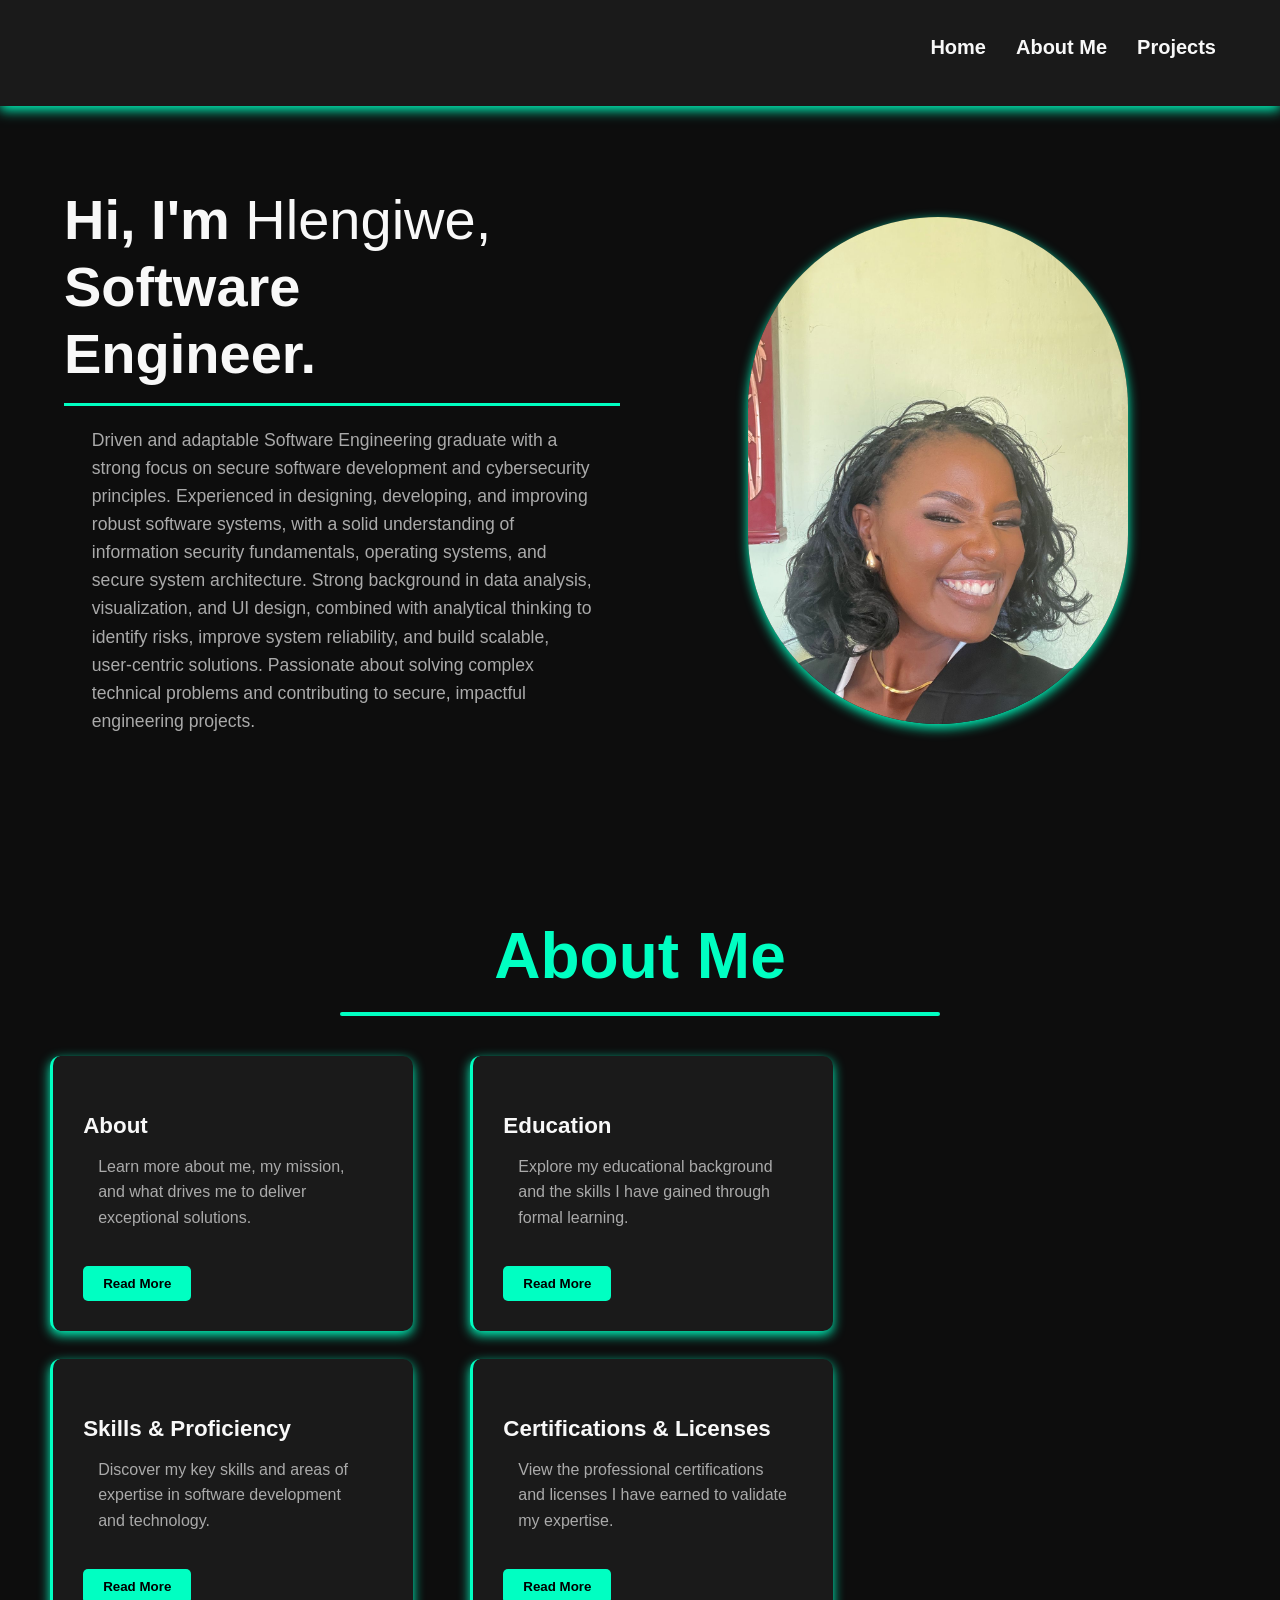
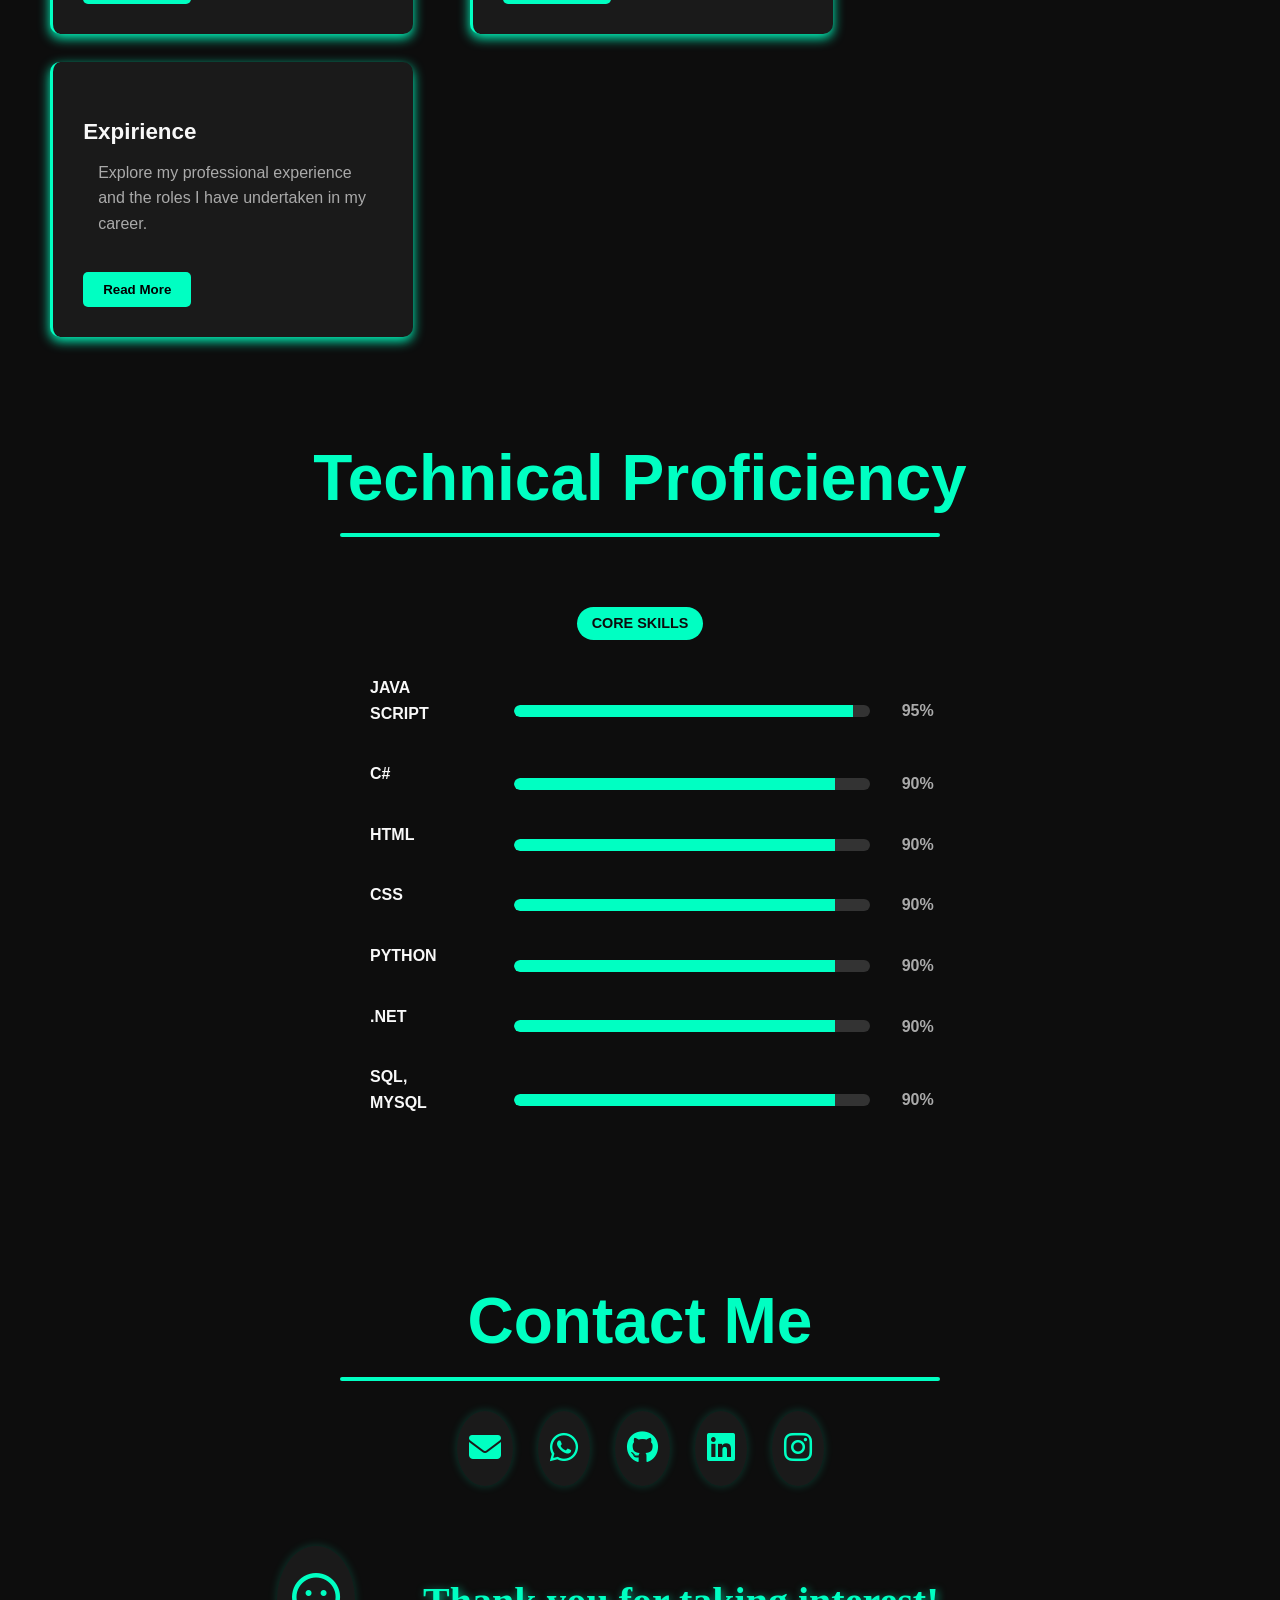
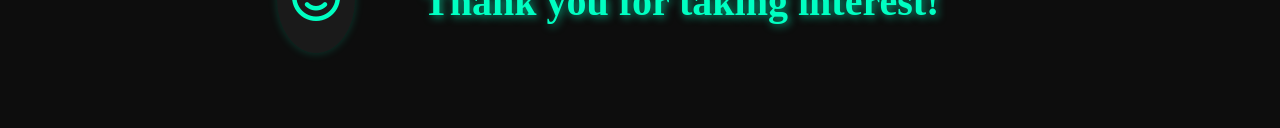
==== index.html @ eb91b52e "Initial commit for Project1" ====
<!DOCTYPE html>
<html lang="en">
<head>
    <meta charset="UTF-8">
    <meta name="viewport" content="width=device-width, initial-scale=1.0">
    <title>My Portfolio</title>
    <link rel="stylesheet"
href="https://cdnjs.cloudflare.com/ajax/libs/font-awesome/6.5.0/css/all.min.css">

    <link rel="stylesheet" href="style.css">
</head>
<header>
    <nav> 
        <ul>
        <li><a href="index.html">Home</a></li>
        <li><a href="about.html">About Me</a></li>
        <!--<li ><a href="expirience.html">Expirience  </a></li>-->
        <li> <a href="#project">Projects </a></li>
        <!--<li><a href="#contact">Contact Me </a></li>-->
        </ul>
    </nav>
</header>
<body>
  <div class="portfolio-theme">

<section class="modern-hero">
    <div class="hero-content">
        <h1>
            Hi, I'm <span>Hlengiwe,</span><br>
            Software<br>Engineer.
        </h1>

        <p class="hero-description">
        Driven and adaptable Software Engineering graduate with a strong focus on secure software development and cybersecurity principles. Experienced in designing, developing, and improving robust software systems, with a solid understanding of information security fundamentals, operating systems, and secure system architecture. Strong background in data analysis, visualization, and UI design, combined with analytical thinking to identify risks, improve system reliability, and build scalable, user-centric solutions. Passionate about solving complex technical problems and contributing to secure, impactful engineering projects.
 
        </p>
    </div>

    <div class="hero-image">
        <img src="images/hlengs.jpg" alt="Profile Photo">
    </div>
</section>

  </div>
 <h2 class="abz">About Me</h2>
 <div class="myCards">
 <div class="card-container">
  <div class="card">
    <h3>About</h3>
    <p>Learn more about me, my mission, and what drives me to deliver exceptional solutions.</p>
    <button><a class="readmore" href="about.html">Read More</a></button>
  </div>
 </div>

  <div class="card-container">
  <div class="card">
    <h3>Education</h3>
    <p>Explore my educational background and the skills I have gained through formal learning.</p>
    <button><a class="readmore" href="education.html">Read More</a></button>
  </div>
  </div>

  <div class="card-container">
  <div class="card">
    <h3>Skills & Proficiency</h3>
    <p>Discover my key skills and areas of expertise in software development and technology.</p>
    <button><a class="readmore" href="skills.html">Read More</a></button>
  </div>
  </div>

  <div class="card-container">
  <div class="card">
    <h3>Certifications & Licenses</h3>
    <p>View the professional certifications and licenses I have earned to validate my expertise.</p>
    <button><a class="readmore" href="certification.html">Read More</a> </button>
  </div>
  </div>

  <div class="card-container">
  <div class="card">
    <h3>Expirience</h3>
    <p>Explore my professional experience and the roles I have undertaken in my career.</p>
    <button><a class="readmore" href="expirience.html">Read More</a></button>
  </div>
  </div>
</div>

<h2 class="abz">Technical Proficiency</h2>
<section class="skills-section">

   <span class="core-skills-badge">CORE SKILLS</span>
    <div class="skill-item">
        <p class="skill-name">JAVA SCRIPT</p>
        <div class="progress-bar-container">
            <div class="progress-bar" style="width: 95%;"></div> 
        </div>
        <span class="skill-percentage">95%</span>
    </div>

    <div class="skill-item">
        <p class="skill-name">C#</p>
        <div class="progress-bar-container">
            <div class="progress-bar" style="width: 90%;"></div>
        </div>
        <span class="skill-percentage">90%</span>
    </div>

    <div class="skill-item">
        <p class="skill-name">HTML</p>
        <div class="progress-bar-container">
            <div class="progress-bar" style="width: 90%;"></div>
        </div>
        <span class="skill-percentage">90%</span>
    </div>

    <div class="skill-item">
        <p class="skill-name">CSS</p>
        <div class="progress-bar-container">
            <div class="progress-bar" style="width: 90%;"></div>
        </div>
        <span class="skill-percentage">90%</span>
    </div>

    <div class="skill-item">
        <p class="skill-name">PYTHON</p>
        <div class="progress-bar-container">
            <div class="progress-bar" style="width: 90%;"></div>
        </div>
        <span class="skill-percentage">90%</span>
    </div>

    <div class="skill-item">
        <p class="skill-name">.NET</p>
        <div class="progress-bar-container">
            <div class="progress-bar" style="width: 90%;"></div>
        </div>
        <span class="skill-percentage">90%</span>
    </div>
    <div class="skill-item">
        <p class="skill-name">SQL, MYSQL</p>
        <div class="progress-bar-container">
            <div class="progress-bar" style="width: 90%;"></div>
        </div>
        <span class="skill-percentage">90%</span>
    </div>

    </section>

<!--<section id="project">
<h2 class="abz"> My Projects</h2>
</section> 


<div class="myCards">

<div class="card-container">
  <div class="card">
    <h3>Software Development</h3>
    <p>Software Development projects showcase my ability to design, build, and deploy applications across web, desktop, and mobile platforms. These projects demonstrate proficiency in programming languages, frameworks, and development tools to create functional, scalable, and user-friendly solutions.</p>
    <button><a href="software.html">View Projects</a></button>
  </div>
</div>

 <div class="card-container">
  <div class="card">
    <h3>Cybersecurity</h3>
    <p>Cybersecurity projects highlight my skills in protecting systems, networks, and data from digital threats. These projects involve ethical hacking, penetration testing, encryption, and implementing best practices to ensure information security and resilience against cyber attacks.</p>
    <button><a href="cybersecurity.html">View Projects</a> </button>
  </div>
  </div>

  <div class="card-container">
  <div class="card">
    <h3>Artificial intelligence</h3>
    <p>Artificial Intelligence projects demonstrate my ability to develop intelligent systems that learn, analyze data, and make predictions. These projects cover areas such as machine learning, deep learning, natural language processing, and computer vision to solve real-world problems.</p>
    <button><a href="ai.html">View Projects</a></button>
  </div>
  </div>
</div>
-->
<section id="contact">
  <h2 class="abz">Contact Me</h2>
  </section>
 <div class="contact-icons">
    <a href="mailto:matiwanehlengiwe17@gmail.com" target="_blank" class="icon">
        <i class="fas fa-envelope"></i>
    </a>

    <a href="https://wa.me/2738300168" target="_blank" class="icon">
        <i class="fab fa-whatsapp"></i>
    </a>

    <a href="https://github.com/yourusername" target="_blank" class="icon">
        <i class="fab fa-github"></i>
    </a>

    <a href="https://www.linkedin.com/in/your-profile" target="_blank" class="icon">
        <i class="fab fa-linkedin"></i>
    </a>

    <a href="https://instagram.com/hlengs_Matiwane" target="_blank" class="icon">
        <i class="fab fa-instagram"></i>
    </a>
</div>

<div class="ty-container">
    <div class="ty-icon">
        <i class="fa-regular fa-face-smile"></i>
    </div>
    <h2 class="ty">Thank you for taking interest!</h2>
</div>
</body>
</html>
---- style.css ----
/* Color Variables based on the Figma Redesign image */
:root {
    --bg-color: #0D0D0D;           /* Near Black */
    --text-color-primary: #F8F8F8; /* White */
    --accent-color: #00FFC2;       /* Vibrant Green/Cyan */
    --card-bg-color: #1A1A1A;      /* Slightly lighter background for cards/header */
    --text-color-secondary: #AAAAAA; /* Silver/Light Gray for body paragraphs */
}
.portfolio-theme h2 {
     color: var(--text-color-primary);
    font-size: 2.2rem;
    font-weight: 700;
    margin: 60px 5% 20px;

    /* Make the line stretch like the screenshot */
    display: block;
    padding-bottom: 10px;
    border-bottom: 8px solid var(--accent-color);
}
/* === Modern Hero Section (unique styling, won’t affect other sections) === */
.modern-hero {
    display: flex;
    align-items: center;
    justify-content: space-between;
    padding: 80px 5%;
    background-color: var(--bg-color);
    gap: 40px;
}

/* Left text container */
.modern-hero .hero-content {
    flex: 1;
}

/* Big heading like screenshot #1 */
.modern-hero h1 {
    color: var(--text-color-primary);
    font-size: 3.5rem;
    font-weight: 800;
    line-height: 1.2;
    margin: 0 0 20px 0;
}

.modern-hero h1 span {
    font-weight: 300; /* lighter name like screenshot */
    color: var(--text-color-primary);
}

/* Underline like your current hero line */
.modern-hero h1::after {
    content: "";
    display: block;
    width: 100%;
    height: 3px;
    background-color: var(--accent-color);
    margin-top: 15px;
}

/* Hero paragraph */
.modern-hero .hero-description {
    font-size: 1.1rem;
    color: var(--text-color-secondary);
    max-width: 600px;
    line-height: 1.6;
}

/* Profile image on the right */
.modern-hero .hero-image {
    flex: 1;
    display: flex;
    justify-content: center;
}

.modern-hero .hero-image img {
    width: 90%;
    max-width: 380px;
    border-radius: 600px;
    box-shadow: 0 4px 12px var(--accent-color);
}


/* --- Global & Body Styling --- */
body {
    /* 1. Set the solid background color */
    background-color: var(--bg-color); 
    color: var(--text-color-primary);
    font-family: 'Arial', sans-serif; /* Use a modern, sans-serif font */
    margin: 0;
    padding: 0;
    line-height: 1.6;
    scroll-behavior: smooth;
    min-height: 100vh; /* Ensure the background fills the viewport */
}

/* --- Header & Navigation --- */
header {
    background-color: var(--card-bg-color); /* Subtle change from main BG */
    padding: 15px 5%;
    box-shadow: 0 4px 12px var(--accent-color);
    position: sticky;
    top: 0;
    z-index: 1000;
}
nav {
    height: 60px;

}
nav ul {
    list-style: none;
    padding-top: 2;
    margin: 15;
    display: flex;
    justify-content: flex-end;
    gap: 30px;
}

nav ul li a {
    font-weight: bold;
    font-size: 20px;
    cursor: pointer;
    transition: color 0.3s ease;
}
a{
    color:#F8F8F8;
    text-decoration: none;
     
}
nav ul li a:hover {
    color: var(--accent-color); /* Highlight navigation on hover */
}

/* --- Typography --- */

/* Hero Heading (Conceptual Redesign...) */
header + h2 { 
    color: var(--accent-color); /* Use the vibrant accent color */
    font-size: 3em;
    font-weight: 700;
    border-bottom: none;
    padding: 80px 5% 0;
    margin-top: 0;
}

/* Hero Description Text */
header + h2 + p {
    font-size: 1.1em;
    color: var(--text-color-primary); 
    margin: 10px 5% 50px 5%;
    padding: 0;
}

h2 {
    color: var(--text-color-primary);
    font-size: 2.2em;
    padding: 20px 5%;
    /* Use a subtle accent line under sections */
   /* border-bottom: 2px solid var(--accent-color); */
    display: inline-block;
    margin-top: 40px;
}

h3 {
    color: var(--text-color-primary); 
    font-size: 1.4em;
    margin-bottom: 10px;
}

p {
    color: var(--text-color-secondary); /* Silver/Gray for body text */
    max-width: 800px;
    margin: 0 auto 20px auto;
    padding: 0 5%;
}
.myCards {
    /* 1. Enable Flexbox */
    display: flex;
    
    /* 2. Allow cards to wrap to the next line if the screen is too small (responsive) */
    flex-wrap: wrap; 
    
    /* 3. Center the cards horizontally on the page */
   /* justify-content: center;
    
    /* 4. Add vertical and horizontal spacing */
    padding: 10px 2%;
    gap: 8px; /* Space between the cards */
}

/* --- Card Styling --- */
.card-container {
    display: flex;
    flex-wrap: wrap; 
    gap: 15px;
    justify-content: center;
    padding: 10px 2%;
}

.card {
    background-color: var(--card-bg-color); /* Slightly lighter background */
    padding: 30px;
    border-radius: 10px;
    box-shadow: 0 4px 12px var(--accent-color);
    border-left: 3px solid var(--accent-color); /* Accent strip on the side */
    max-width: 300px;
    transition: transform 0.3s ease;
}
#certification {
    background-color: var(--card-bg-color); /* Slightly lighter background */
    padding: 30px;
    border-radius: 10px;
    box-shadow: 0 4px 12px var(--accent-color);
    border-left: 3px solid var(--accent-color); /* Accent strip on the side */
    width: 1000px;
    transition: transform 0.3s ease;
}

.card:hover {
    transform: translateY(-3px); 
    box-shadow: 0 4px 12px var(--accent-color);
}

/* --- Buttons --- */
button {
    background-color: var(--accent-color);
    color: var(--bg-color); /* Dark text on bright button for contrast */
    border: none;
    padding: 10px 20px;
    border-radius: 5px;
    font-weight: bold;
    cursor: pointer;
    margin-top: 15px;
    transition: background-color 0.3s ease, transform 0.1s ease;
}

button:hover {
    background-color: #20FFB5; /* Slightly brighter on hover */
    transform: scale(1.03);
}
/* --- Skills Section Styling --- */
.skills-section {
    padding: 50px 5%;
    background-color: var(--bg-color);
    text-align: center;
}

.skills-section .core-skills-badge {
    display: inline-block;
    background-color: var(--accent-color);
    color: var(--bg-color);
    padding: 5px 15px;
    border-radius: 50px;
    font-weight: bold;
    margin-bottom: 20px;
    font-size: 0.9em;
}

.skills-section h2 {
    margin-bottom: 40px;
    font-size: 2em;
    color: var(--accent-color);
}

.skill-item {
    display: flex;
    align-items: center;
    justify-content: space-between;
    max-width: 600px;
    margin: 15px auto;
    gap: 10px;
}

.skill-name {
    flex: 1;
    text-align: left;
    font-weight: bold;
    color: var(--text-color-primary);
}

.progress-bar-container {
    flex: 4;
    background-color: #333; /* Darker background for progress bar container */
    height: 12px;
    border-radius: 10px;
    overflow: hidden;
    margin: 0 15px;
}

.progress-bar {
    height: 100%;
    background-color: var(--accent-color);
    border-radius: 10px 0 0 10px;
    transition: width 1s ease-in-out;
}

.skill-percentage {
    flex: 0.5;
    color: var(--text-color-secondary);
    font-weight: bold;
}
/* Contact Icons */
.contact-icons {
    display: flex;
    gap: 25px;
    margin-top: 30px;
    justify-content: center; /* centers the icons horizontally */
}

.contact-icons .icon {
    align-items: center;
    font-size: 2rem;
    color: var(--accent-color);
    padding: 12px;
    border-radius: 50%;
    background-color: var(--card-bg-color);
    box-shadow: 0 0 10px rgba(0, 255, 194, 0.2);
    transition: 0.3s ease;
}

.contact-icons .icon:hover {
    transform: scale(1.15);
    background-color: var(--accent-color);
    color: var(--bg-color);
    box-shadow: 0 0 15px #00ffc2;
}
.about-text {
    max-width: 850px;       /* controls width like the screenshot */
    margin: 50px auto;      /* centers it */
    text-align: center;     /* centers the text */
    line-height: 1.8;       /* clean spacing */
    font-size: 18px;        /* readable size */
    color: #ffffff;         /* screenshot uses white text */
    padding: 20px;
}
/* Center the About section heading */
.ab {
    display: block;             /* ensure it behaves like a block for centering */
    text-align: center;         /* center the text */
    margin: 50px auto 20px;     /* vertical spacing */
    font-size: 4.0em;           /* matches your other h2 size */
    color: var(--text-color-primary); /* white text */
    position: relative;         /* needed for pseudo-element underline */
    padding-bottom: 5px;       /* space for the underline */
}
.abz {
    display: block;             /* ensure it behaves like a block for centering */
    text-align: center;         /* center the text */
    margin: 50px auto 20px;     /* vertical spacing */
    font-size: 4.0em;           /* matches your other h2 size */
     color: var(--accent-color);
    position: relative;         /* needed for pseudo-element underline */
    padding-bottom: 0px;       /* space for the underline */
}

.abz::after {
    content: "";
    display: block;
    width: 600px;                /* adjust length of underline */
    height: 4px;                /* thickness */
    background-color: var(--accent-color); /* vibrant accent */
    margin: 4px auto 0;         /* center it below the heading */
    border-radius: 2px;         /* optional rounded ends */
}

/* Add accent-colored underline like your other headings */
.ab::after {
    content: "";
    display: block;
    width: 650px;                /* adjust length of underline */
    height: 5px;                /* thickness */
    background-color: var(--accent-color); /* vibrant accent */
    margin: 8px auto 0;         /* center it below the heading */
    border-radius: 2px;         /* optional rounded ends */
}


/* Center the About section image */
.ab_img {
    display: flex;             /* use flex for centering */
    justify-content: center;   /* horizontally center */
    margin: 20px 0;            /* optional vertical spacing */
}

.ab_img img {
    width: 500px;           /* make it square */
    height: 500px;          /* same as width */
    object-fit: cover;      /* ensures the image fills the circle without distortion */
    border-radius: 50%;     /* makes it circular */
    box-shadow: 0 4px 12px var(--accent-color);
 /* optional shadow */
    display: block;
    margin: 0 auto;         /* center horizontally */
}
.ty-container {
    text-align: center; /* centers everything inside */
    margin: 60px 0;
}

/* Smiling face icon on top */
.ty-icon {
    font-size: 3rem; /* bigger icon */
    color: var(--accent-color);
    margin-bottom: 15px;
    display: inline-block;
    padding: 15px;
    border-radius: 50%;
    background-color: var(--card-bg-color);
    box-shadow: 0 0 10px rgba(0, 255, 194, 0.2);
    transition: transform 0.3s ease, box-shadow 0.3s ease;
}

.ty-icon:hover {
    transform: scale(1.2) rotate(10deg);
    box-shadow: 0 0 15px #00ffc2;
}

/* The heading itself */
.ty {
   font-family: 'Fredoka One', cursive; /* new creative font */ /* creative font */
    font-weight: 900; /* bold */
    font-size: 2.5rem; /* adjust size as needed */
    color: var(--accent-color);
    text-shadow: 2px 2px 8px rgba(0, 255, 194, 0.6); /* glowing shadow */
    margin: 0;
    transition: transform 0.3s ease, text-shadow 0.3s ease;
    display: inline-block;
    cursor: pointer;
}

.ty:hover {
    transform: translateY(-10px) rotate(-2deg);
    text-shadow: 4px 4px 12px rgba(0, 255, 194, 0.8);
}
.readmore{
    color: black;
}
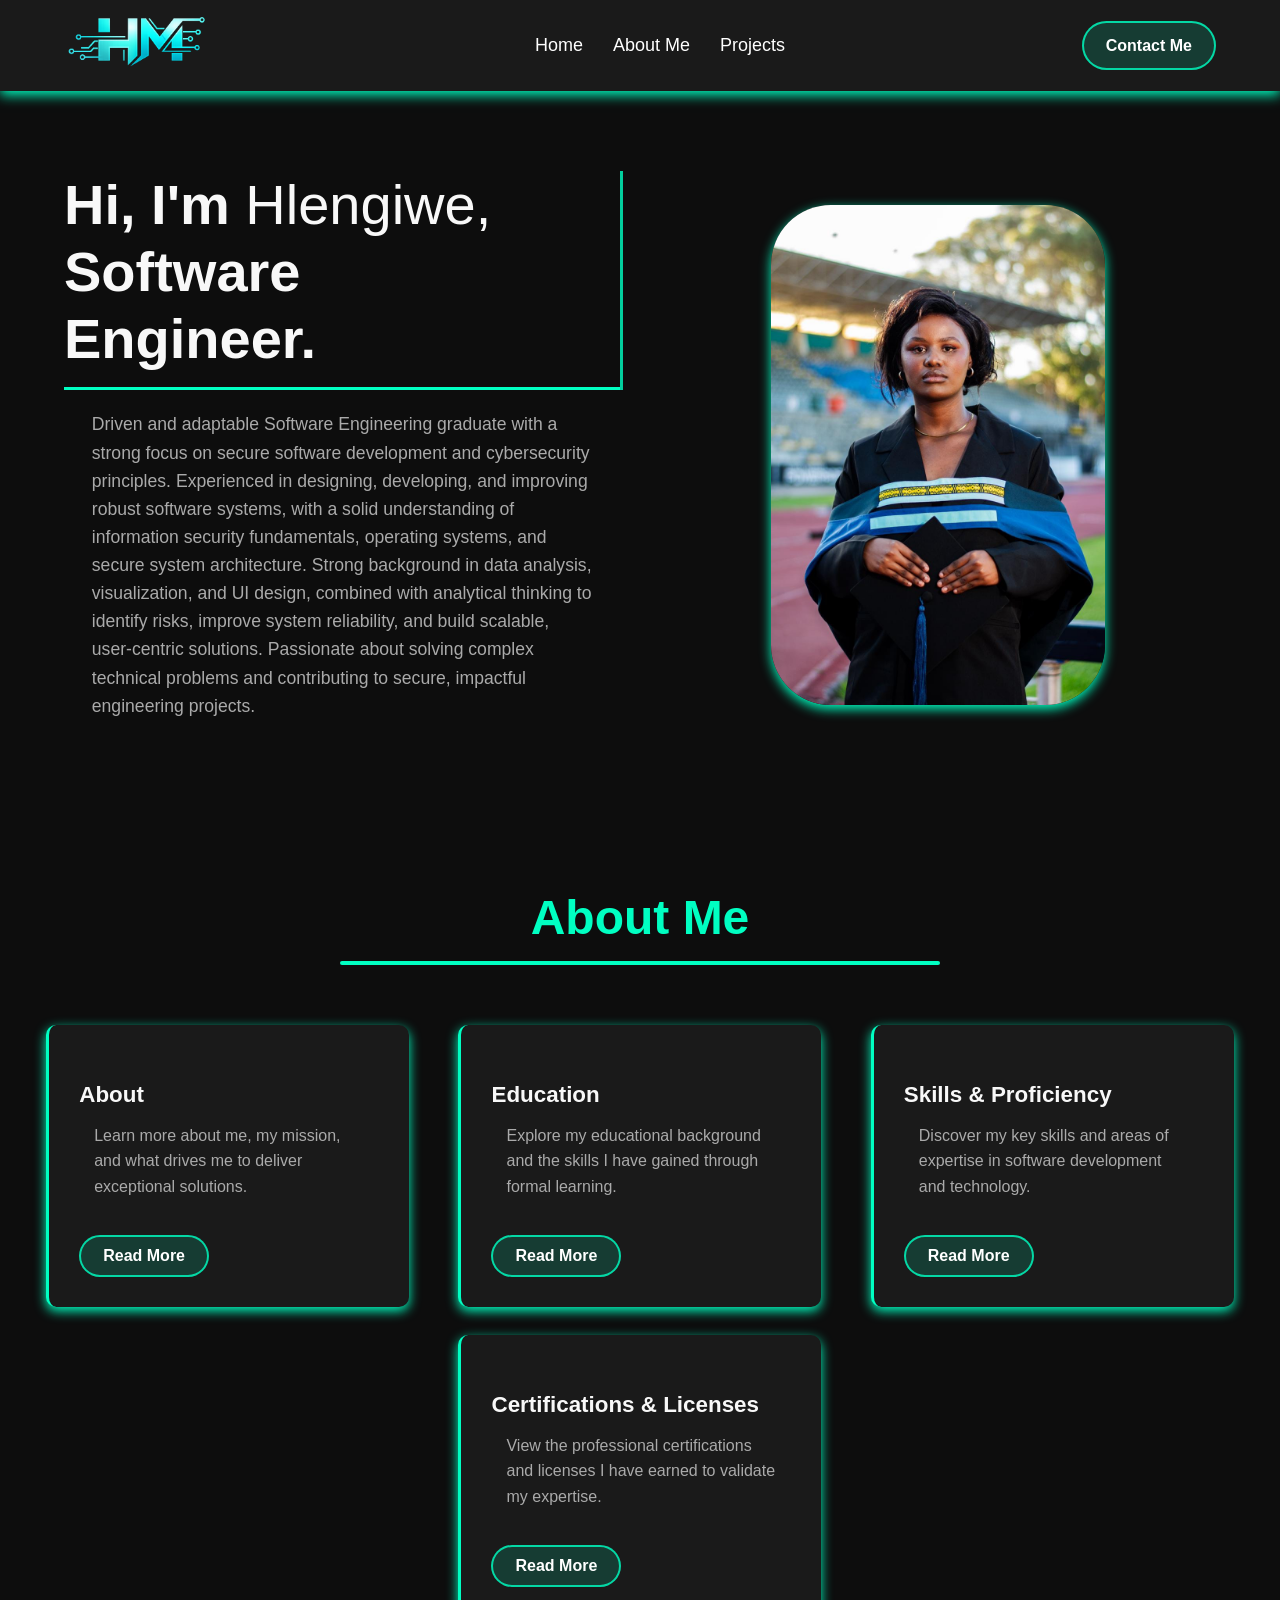
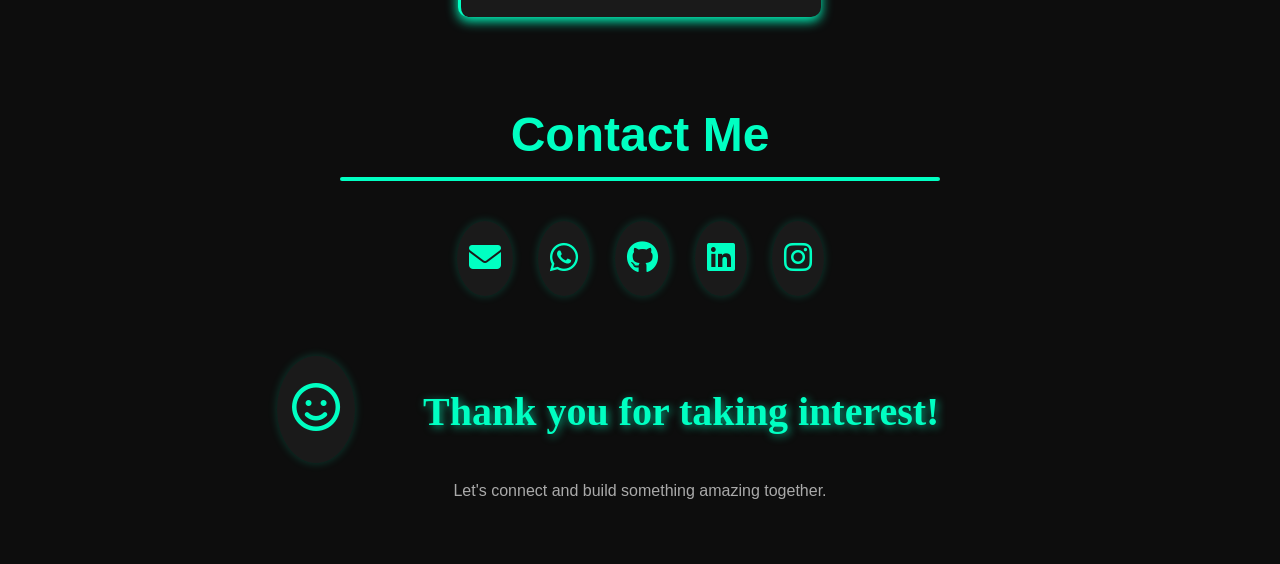
==== commit 36acd49c: "Updated portfolio website with projects, images, and styling improvements" ====
--- a/index.html
+++ b/index.html
@@ -10,22 +10,36 @@
     <link rel="stylesheet" href="style.css">
 </head>
 <header>
-    <nav> 
-        <ul>
-        <li><a href="index.html">Home</a></li>
-        <li><a href="about.html">About Me</a></li>
-        <!--<li ><a href="expirience.html">Expirience  </a></li>-->
-        <li> <a href="#project">Projects </a></li>
-        <!--<li><a href="#contact">Contact Me </a></li>-->
-        </ul>
-    </nav>
+    <div class="header-container">
+
+        <!-- Logo -->
+        <div class="logo">
+            <img src="images/hm-logo.png" alt="HM Logo">
+        </div>
+
+        <!-- Navigation -->
+        <nav> 
+            <ul>
+                <li><a href="index.html">Home</a></li>
+                <li><a href="about.html">About Me</a></li>
+                <!--<li><a href="expirience.html">Experience</a></li>-->
+                <li><a href="#project">Projects</a></li>
+                <!--<li><a href="#contact">Contact Me</a></li>-->
+                 <a href="#contact" class="contact-btn">Contact Me</a>
+            </ul>
+             
+        </nav>
+
+    </div>
+ <!-- Contact Button -->
+        
 </header>
 <body>
   <div class="portfolio-theme">
 
 <section class="modern-hero">
     <div class="hero-content">
-        <h1>
+        <h1 class="typing-text">
             Hi, I'm <span>Hlengiwe,</span><br>
             Software<br>Engineer.
         </h1>
@@ -37,7 +51,7 @@
     </div>
 
     <div class="hero-image">
-        <img src="images/hlengs.jpg" alt="Profile Photo">
+        <img src="images/me.jpeg" alt="Profile Photo">
     </div>
 </section>
 
@@ -76,75 +90,17 @@
   </div>
   </div>
 
-  <div class="card-container">
+ <!-- <div class="card-container">
   <div class="card">
     <h3>Expirience</h3>
     <p>Explore my professional experience and the roles I have undertaken in my career.</p>
     <button><a class="readmore" href="expirience.html">Read More</a></button>
   </div>
-  </div>
+  </div>-->
+
 </div>
 
-<h2 class="abz">Technical Proficiency</h2>
-<section class="skills-section">
 
-   <span class="core-skills-badge">CORE SKILLS</span>
-    <div class="skill-item">
-        <p class="skill-name">JAVA SCRIPT</p>
-        <div class="progress-bar-container">
-            <div class="progress-bar" style="width: 95%;"></div> 
-        </div>
-        <span class="skill-percentage">95%</span>
-    </div>
-
-    <div class="skill-item">
-        <p class="skill-name">C#</p>
-        <div class="progress-bar-container">
-            <div class="progress-bar" style="width: 90%;"></div>
-        </div>
-        <span class="skill-percentage">90%</span>
-    </div>
-
-    <div class="skill-item">
-        <p class="skill-name">HTML</p>
-        <div class="progress-bar-container">
-            <div class="progress-bar" style="width: 90%;"></div>
-        </div>
-        <span class="skill-percentage">90%</span>
-    </div>
-
-    <div class="skill-item">
-        <p class="skill-name">CSS</p>
-        <div class="progress-bar-container">
-            <div class="progress-bar" style="width: 90%;"></div>
-        </div>
-        <span class="skill-percentage">90%</span>
-    </div>
-
-    <div class="skill-item">
-        <p class="skill-name">PYTHON</p>
-        <div class="progress-bar-container">
-            <div class="progress-bar" style="width: 90%;"></div>
-        </div>
-        <span class="skill-percentage">90%</span>
-    </div>
-
-    <div class="skill-item">
-        <p class="skill-name">.NET</p>
-        <div class="progress-bar-container">
-            <div class="progress-bar" style="width: 90%;"></div>
-        </div>
-        <span class="skill-percentage">90%</span>
-    </div>
-    <div class="skill-item">
-        <p class="skill-name">SQL, MYSQL</p>
-        <div class="progress-bar-container">
-            <div class="progress-bar" style="width: 90%;"></div>
-        </div>
-        <span class="skill-percentage">90%</span>
-    </div>
-
-    </section>
 
 <!--<section id="project">
 <h2 class="abz"> My Projects</h2>
@@ -194,7 +150,7 @@
         <i class="fab fa-github"></i>
     </a>
 
-    <a href="https://www.linkedin.com/in/your-profile" target="_blank" class="icon">
+    <a href="https://www.linkedin.com/in/hlengiwe-matiwane-265816317/" target="_blank" class="icon">
         <i class="fab fa-linkedin"></i>
     </a>
 
@@ -203,11 +159,18 @@
     </a>
 </div>
 
-<div class="ty-container">
-    <div class="ty-icon">
-        <i class="fa-regular fa-face-smile"></i>
+
+</body>
+
+</html>
+<footer>
+    <div class="ty-container">
+        <div class="ty-icon">
+            <i class="fa-regular fa-face-smile"></i>
+        </div>
+
+        <h2 class="ty">Thank you for taking interest!</h2>
+
+        <p>Let's connect and build something amazing together.</p>
     </div>
-    <h2 class="ty">Thank you for taking interest!</h2>
-</div>
-</body>
-</html>
+</footer>
--- a/style.css
+++ b/style.css
@@ -72,9 +72,9 @@
 }
 
 .modern-hero .hero-image img {
-    width: 90%;
-    max-width: 380px;
-    border-radius: 600px;
+    width: 60%;
+    max-width: 480px;
+    border-radius: 60px;
     box-shadow: 0 4px 12px var(--accent-color);
 }
 
@@ -101,32 +101,70 @@
     top: 0;
     z-index: 1000;
 }
-nav {
-    height: 60px;
-
-}
+
+.header-container {
+    display: flex;
+     align-items: center;
+    justify-content: center;
+    position: relative;
+}
+
+.logo {
+    width: 150px;
+    height: 90px;
+    overflow: hidden;
+    display: flex;
+    align-items: center;
+    justify-content: center;
+    position: absolute;
+    left: 0;
+}
+
+.logo img {
+    width: 30%;
+    transform: scale(6); /* zoom logo only */
+    
+}
+
 nav ul {
+      display: flex;
+    justify-content: center;
+    align-items: center;
     list-style: none;
-    padding-top: 2;
-    margin: 15;
-    display: flex;
-    justify-content: flex-end;
     gap: 30px;
+    
 }
 
 nav ul li a {
-    font-weight: bold;
-    font-size: 20px;
-    cursor: pointer;
-    transition: color 0.3s ease;
-}
-a{
-    color:#F8F8F8;
     text-decoration: none;
-     
-}
+    color: white;
+    font-size: 18px;
+}
+
 nav ul li a:hover {
-    color: var(--accent-color); /* Highlight navigation on hover */
+    color: rgba(0, 255, 194, 0.8);
+}
+/* Contact button right */
+.contact-btn {
+    position: absolute;
+    right: 0;
+
+    text-decoration: none;
+    color: white;
+    background: rgba(0, 255, 194, 0.15);
+    border: 2px solid rgba(0, 255, 194, 0.8);
+    padding: 10px 22px;
+    border-radius: 30px;
+    font-size: 16px;
+    font-weight: 600;
+    transition: all 0.3s ease;
+}
+
+/* Hover effect */
+.contact-btn:hover {
+    background: rgba(0, 255, 194, 0.8);
+    color: #111;
+    box-shadow: 0 0 15px rgba(0, 255, 194, 0.8);
 }
 
 /* --- Typography --- */
@@ -173,10 +211,11 @@
 }
 .myCards {
     /* 1. Enable Flexbox */
-    display: flex;
+    display: grid;
     
     /* 2. Allow cards to wrap to the next line if the screen is too small (responsive) */
     flex-wrap: wrap; 
+    grid-template-columns: repeat(3, 1fr);
     
     /* 3. Center the cards horizontally on the page */
    /* justify-content: center;
@@ -184,6 +223,9 @@
     /* 4. Add vertical and horizontal spacing */
     padding: 10px 2%;
     gap: 8px; /* Space between the cards */
+}
+.myCards .card-container:nth-child(4) {
+    grid-column: 2;
 }
 
 /* --- Card Styling --- */
@@ -221,19 +263,24 @@
 
 /* --- Buttons --- */
 button {
-    background-color: var(--accent-color);
-    color: var(--bg-color); /* Dark text on bright button for contrast */
-    border: none;
-    padding: 10px 20px;
-    border-radius: 5px;
-    font-weight: bold;
+    background: rgba(0, 255, 194, 0.15);
+    color: white;
+    border: 2px solid rgba(0, 255, 194, 0.8);
+    padding: 10px 22px;
+    border-radius: 30px;
+    font-size: 16px;
+    font-weight: 600;
     cursor: pointer;
     margin-top: 15px;
-    transition: background-color 0.3s ease, transform 0.1s ease;
-}
-
+    transition: all 0.3s ease;
+    text-decoration: none; /* removes underline */
+}
+
+/* Hover effect */
 button:hover {
-    background-color: #20FFB5; /* Slightly brighter on hover */
+    background: rgba(0, 255, 194, 0.8);
+    color: #111;
+    box-shadow: 0 0 15px rgba(0, 255, 194, 0.8);
     transform: scale(1.03);
 }
 /* --- Skills Section Styling --- */
@@ -344,8 +391,8 @@
 .abz {
     display: block;             /* ensure it behaves like a block for centering */
     text-align: center;         /* center the text */
-    margin: 50px auto 20px;     /* vertical spacing */
-    font-size: 4.0em;           /* matches your other h2 size */
+   /* margin: 50px auto 20px;     /* vertical spacing */
+    font-size: 3.0em;           /* matches your other h2 size */
      color: var(--accent-color);
     position: relative;         /* needed for pseudo-element underline */
     padding-bottom: 0px;       /* space for the underline */
@@ -381,8 +428,8 @@
 }
 
 .ab_img img {
-    width: 500px;           /* make it square */
-    height: 500px;          /* same as width */
+    width: 300px;           /* make it square */
+    height: 300px;          /* same as width */
     object-fit: cover;      /* ensures the image fills the circle without distortion */
     border-radius: 50%;     /* makes it circular */
     box-shadow: 0 4px 12px var(--accent-color);
@@ -431,8 +478,72 @@
     text-shadow: 4px 4px 12px rgba(0, 255, 194, 0.8);
 }
 .readmore{
-    color: black;
-}
-
-
-
+    color: white;
+    text-decoration: none; /* removes underline */
+}
+.skills-section {
+    padding: 80px 5%;
+    text-align: center;
+}
+
+.skills-section h2 {
+    font-size: 2.5rem;
+    margin-bottom: 40px;
+    color: rgba(0, 255, 194, 0.8);
+}
+
+.skills-container {
+    display: flex;
+    justify-content: center;
+    gap: 25px;
+    flex-wrap: wrap;
+}
+
+.skill-card {
+    background: var(--card-bg-color);
+    border: 1px solid rgba(0, 255, 194, 0.3);
+    border-radius: 20px;
+    width: 250px;
+    padding: 25px;
+    transition: 0.3s ease;
+}
+
+.skill-card:hover {
+    transform: translateY(-8px);
+    box-shadow: 0 0 20px rgba(0, 255, 194, 0.4);
+}
+
+.skill-card h3 {
+    color: rgba(0, 255, 194, 0.8);
+    margin-bottom: 15px;
+}
+
+.skill-card p {
+    color: white;
+    line-height: 1.6;
+}
+.typing-text {
+    width: 0;
+    overflow: hidden;
+    white-space: nowrap;
+    border-right: 3px solid rgba(0, 255, 194, 0.8);
+    animation: typing 4s steps(30, end) forwards,
+               blink 0.8s infinite;
+}
+
+/* Typing animation */
+@keyframes typing {
+    from {
+        width: 0;
+    }
+    to {
+        width: 100%;
+    }
+}
+
+/* Cursor blinking */
+@keyframes blink {
+    50% {
+        border-color: transparent;
+    }
+}
